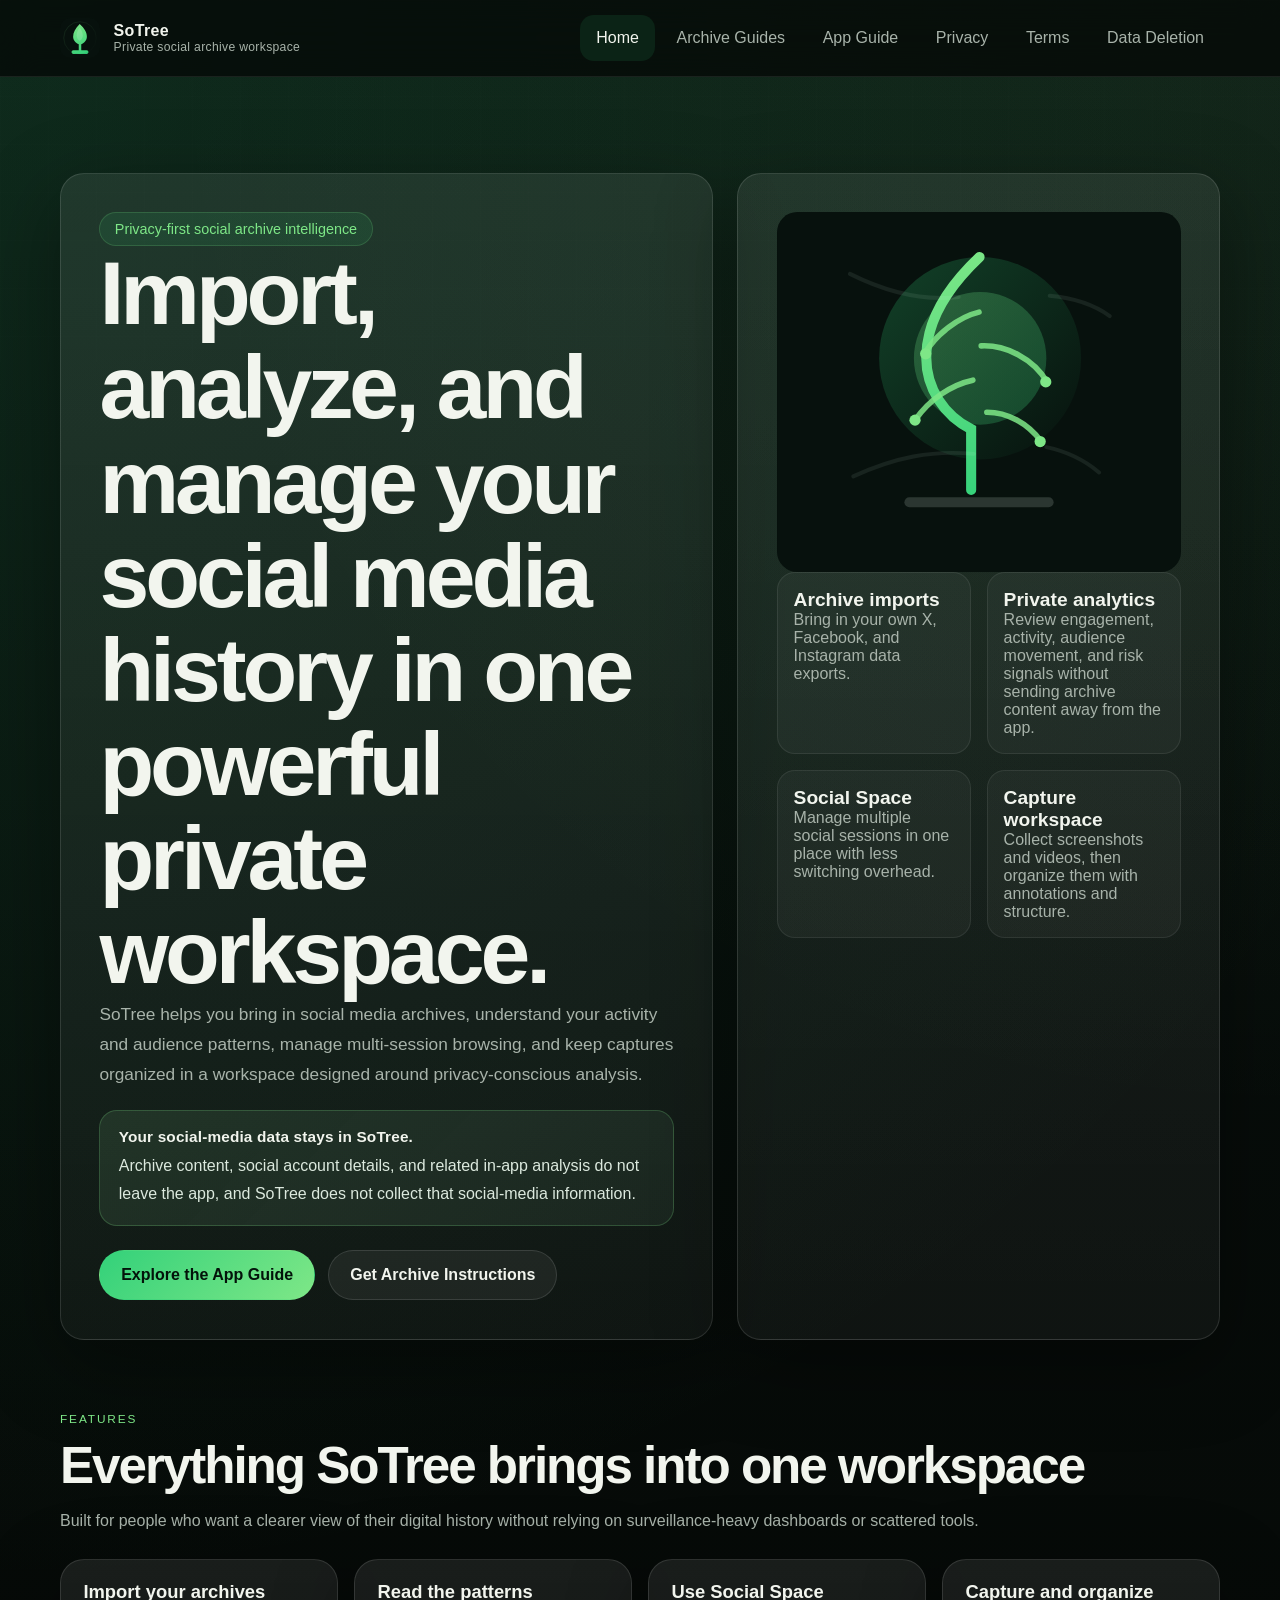
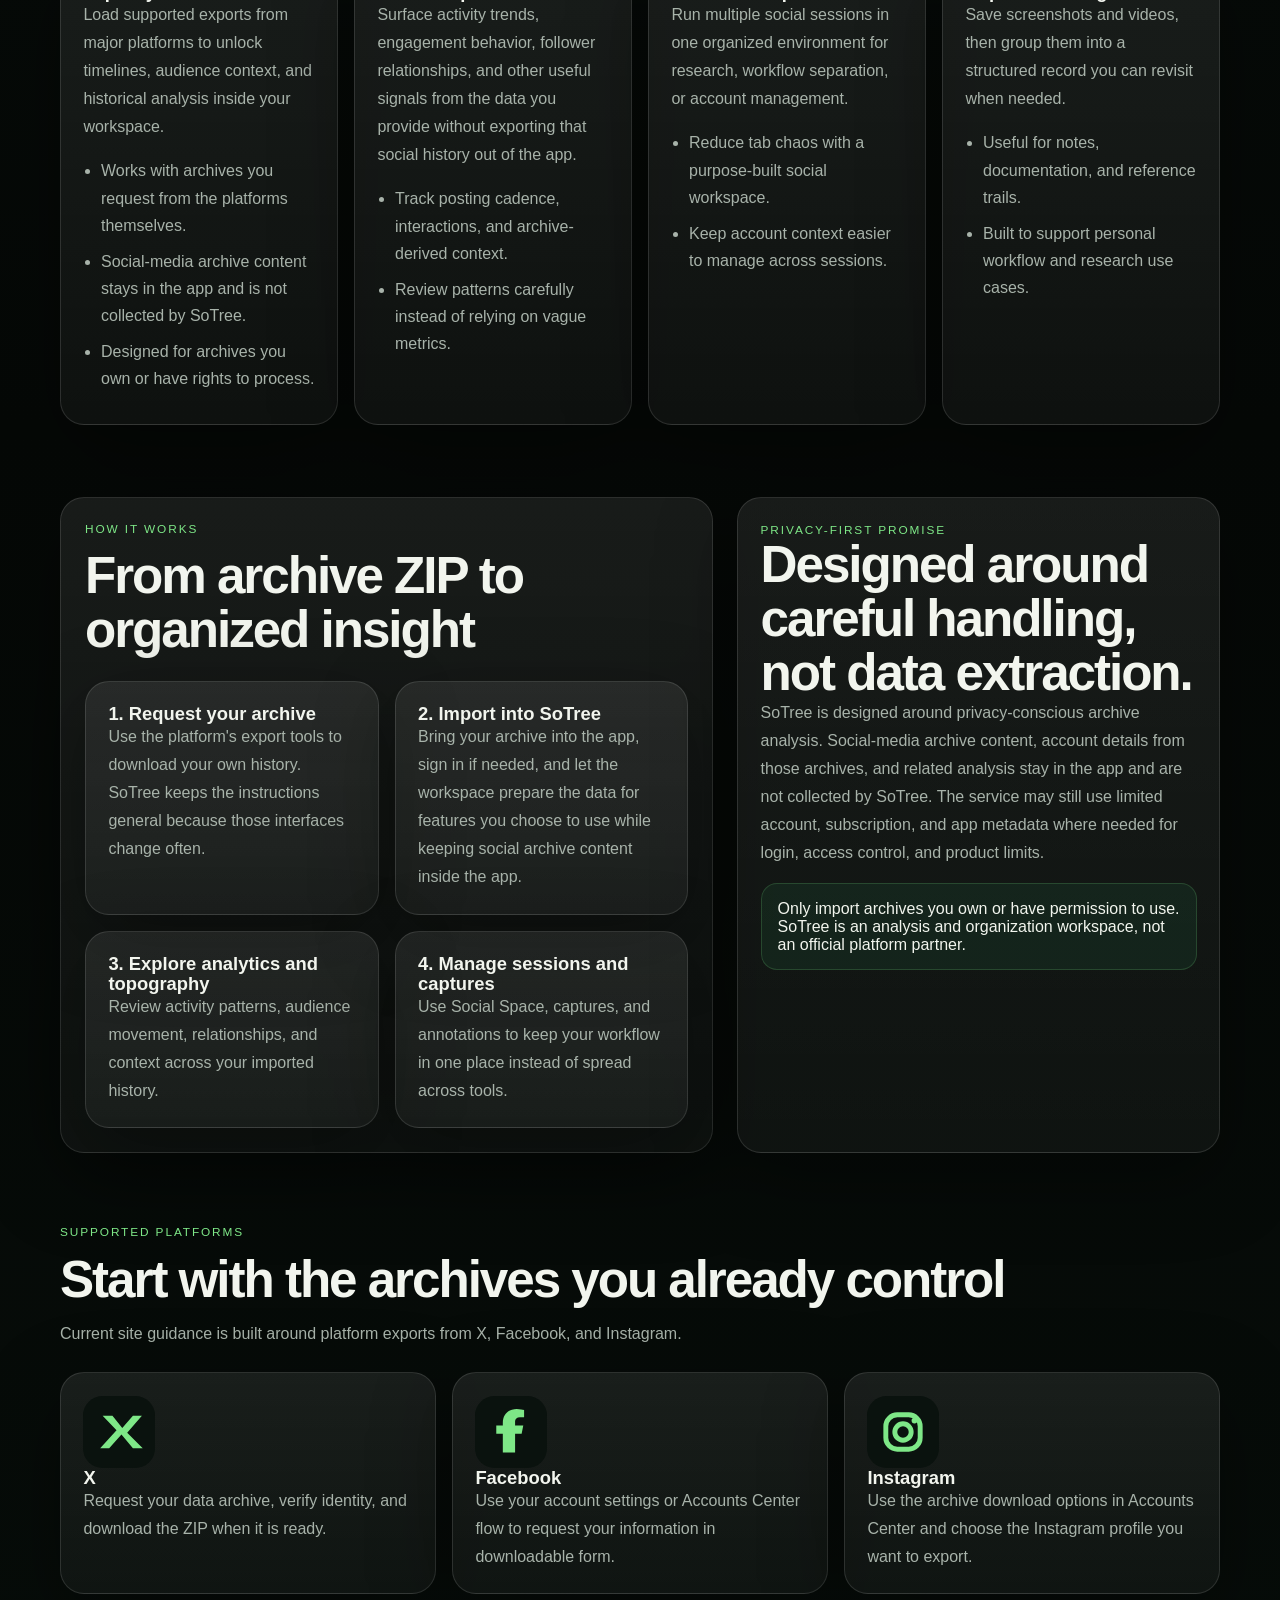
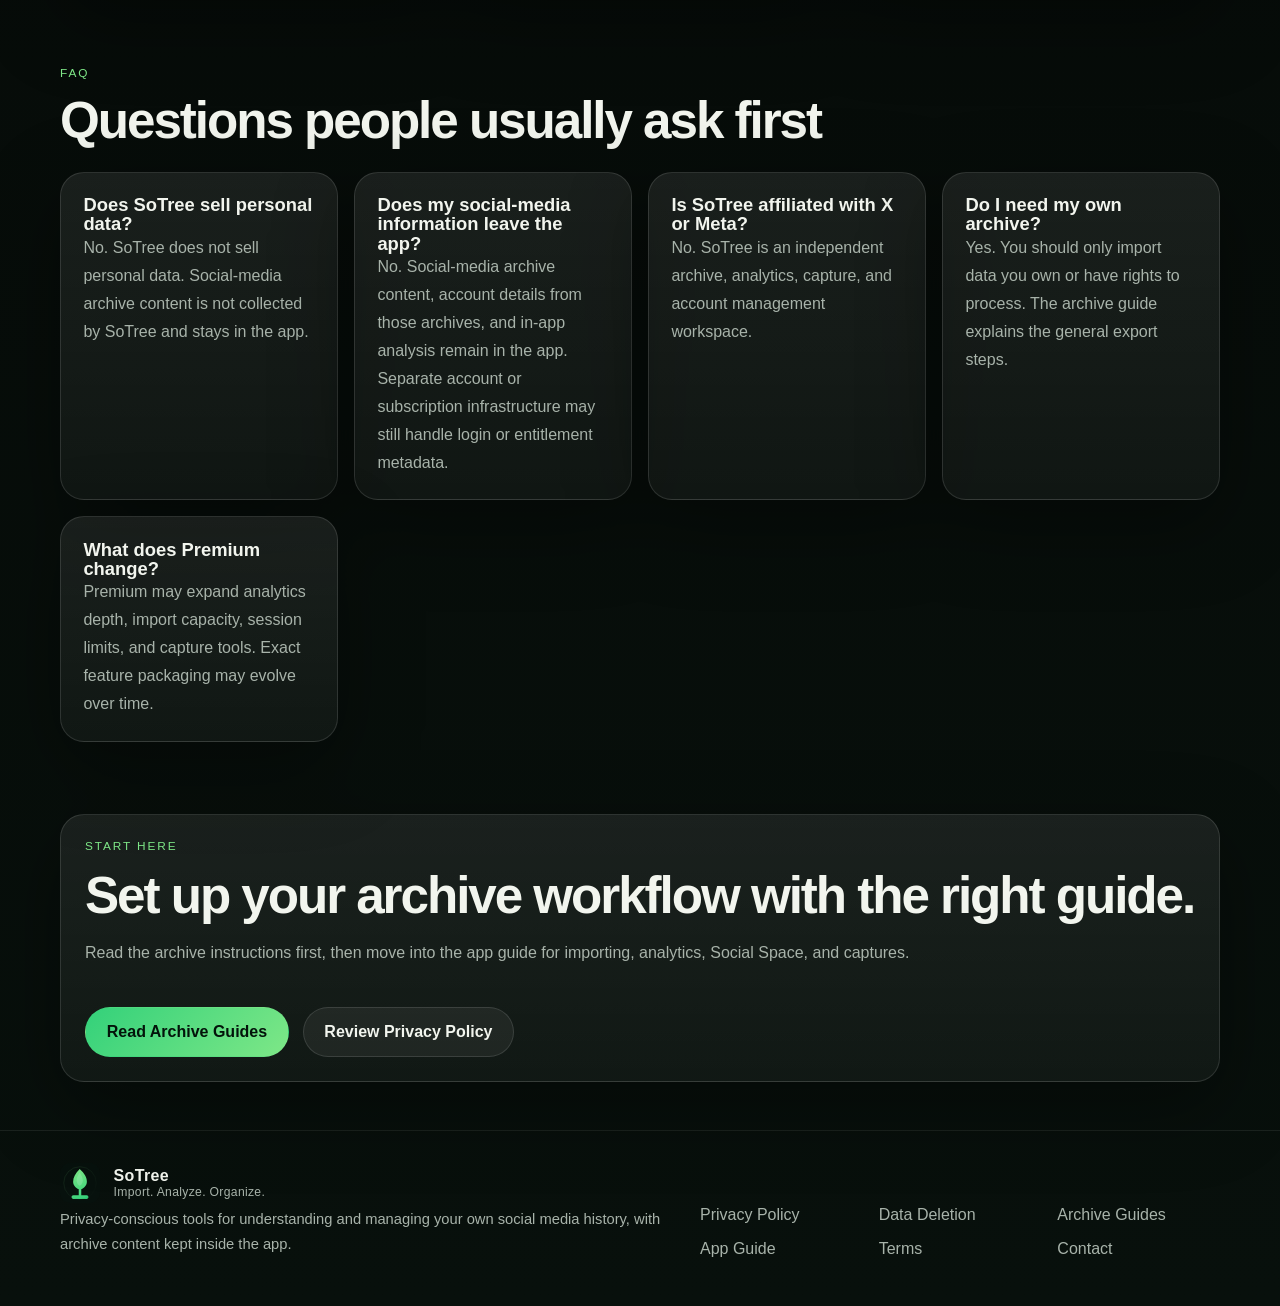
==== index.html @ a9891426 "WebSite created" ====
<!DOCTYPE html>
<html lang="en">
<head>
  <meta charset="UTF-8">
  <meta name="viewport" content="width=device-width, initial-scale=1.0">
  <title>SoTree | Private Social Media Archive Workspace</title>
  <meta name="description" content="Import, analyze, and manage your social media history in one powerful private workspace with SoTree.">
  <meta property="og:title" content="SoTree | Private Social Media Archive Workspace">
  <meta property="og:description" content="Social archive content stays in the app while SoTree provides privacy-conscious analysis, capture tools, and session management.">
  <link rel="icon" type="image/svg+xml" href="assets/img/favicon.svg">
  <link rel="stylesheet" href="assets/css/styles.css">
</head>
<body>
  <header class="site-header">
    <div class="container nav-shell">
      <a class="brand" href="index.html">
        <img src="assets/img/logo.svg" alt="SoTree logo">
        <span class="brand-mark">
          <span>SoTree</span>
          <span class="brand-tag">Private social archive workspace</span>
        </span>
      </a>
      <button class="nav-toggle" type="button" aria-label="Toggle navigation" aria-expanded="false" data-nav-toggle>
        <svg viewBox="0 0 24 24" fill="none" aria-hidden="true"><path d="M4 7h16M4 12h16M4 17h16" stroke="currentColor" stroke-linecap="round" stroke-width="1.8"/></svg>
      </button>
      <nav class="nav-links" aria-label="Primary navigation" data-nav-menu>
        <a href="index.html">Home</a>
        <a href="archive-guides.html">Archive Guides</a>
        <a href="app-guide.html">App Guide</a>
        <a href="privacy.html">Privacy</a>
        <a href="terms.html">Terms</a>
        <a href="data-deletion.html">Data Deletion</a>
      </nav>
    </div>
  </header>

  <main>
    <section class="hero">
      <div class="container hero-grid">
        <div class="hero-copy">
          <span class="eyebrow">Privacy-first social archive intelligence</span>
          <h1>Import, analyze, and manage your social media history in one powerful private workspace.</h1>
          <p class="lead">SoTree helps you bring in social media archives, understand your activity and audience patterns, manage multi-session browsing, and keep captures organized in a workspace designed around privacy-conscious analysis.</p>
          <div class="privacy-emphasis">
            <strong>Your social-media data stays in SoTree.</strong>
            <p>Archive content, social account details, and related in-app analysis do not leave the app, and SoTree does not collect that social-media information.</p>
          </div>
          <div class="hero-actions">
            <a class="button button-primary" href="app-guide.html">Explore the App Guide</a>
            <a class="button button-secondary" href="archive-guides.html">Get Archive Instructions</a>
          </div>
        </div>
        <div class="hero-visual panel">
          <img src="assets/img/hero-tree.svg" alt="Abstract digital tree showing branches, nodes, and archive networks">
          <div class="hero-stats">
            <div class="stat-chip">
              <strong>Archive imports</strong>
              <span class="muted">Bring in your own X, Facebook, and Instagram data exports.</span>
            </div>
            <div class="stat-chip">
              <strong>Private analytics</strong>
              <span class="muted">Review engagement, activity, audience movement, and risk signals without sending archive content away from the app.</span>
            </div>
            <div class="stat-chip">
              <strong>Social Space</strong>
              <span class="muted">Manage multiple social sessions in one place with less switching overhead.</span>
            </div>
            <div class="stat-chip">
              <strong>Capture workspace</strong>
              <span class="muted">Collect screenshots and videos, then organize them with annotations and structure.</span>
            </div>
          </div>
        </div>
      </div>
    </section>

    <section>
      <div class="container">
        <div class="section-head">
          <span class="kicker">Features</span>
          <h2>Everything SoTree brings into one workspace</h2>
          <p>Built for people who want a clearer view of their digital history without relying on surveillance-heavy dashboards or scattered tools.</p>
        </div>
        <div class="card-grid">
          <article class="feature-card">
            <h3>Import your archives</h3>
            <p>Load supported exports from major platforms to unlock timelines, audience context, and historical analysis inside your workspace.</p>
            <ul>
              <li>Works with archives you request from the platforms themselves.</li>
              <li>Social-media archive content stays in the app and is not collected by SoTree.</li>
              <li>Designed for archives you own or have rights to process.</li>
            </ul>
          </article>
          <article class="feature-card">
            <h3>Read the patterns</h3>
            <p>Surface activity trends, engagement behavior, follower relationships, and other useful signals from the data you provide without exporting that social history out of the app.</p>
            <ul>
              <li>Track posting cadence, interactions, and archive-derived context.</li>
              <li>Review patterns carefully instead of relying on vague metrics.</li>
            </ul>
          </article>
          <article class="feature-card">
            <h3>Use Social Space</h3>
            <p>Run multiple social sessions in one organized environment for research, workflow separation, or account management.</p>
            <ul>
              <li>Reduce tab chaos with a purpose-built social workspace.</li>
              <li>Keep account context easier to manage across sessions.</li>
            </ul>
          </article>
          <article class="feature-card">
            <h3>Capture and organize</h3>
            <p>Save screenshots and videos, then group them into a structured record you can revisit when needed.</p>
            <ul>
              <li>Useful for notes, documentation, and reference trails.</li>
              <li>Built to support personal workflow and research use cases.</li>
            </ul>
          </article>
        </div>
      </div>
    </section>

    <section>
      <div class="container split-grid">
        <div class="visual-panel panel">
          <div class="section-head">
            <span class="kicker">How It Works</span>
            <h2>From archive ZIP to organized insight</h2>
          </div>
          <div class="card-grid">
            <article class="step-card">
              <h3>1. Request your archive</h3>
              <p>Use the platform's export tools to download your own history. SoTree keeps the instructions general because those interfaces change often.</p>
            </article>
            <article class="step-card">
              <h3>2. Import into SoTree</h3>
              <p>Bring your archive into the app, sign in if needed, and let the workspace prepare the data for features you choose to use while keeping social archive content inside the app.</p>
            </article>
            <article class="step-card">
              <h3>3. Explore analytics and topography</h3>
              <p>Review activity patterns, audience movement, relationships, and context across your imported history.</p>
            </article>
            <article class="step-card">
              <h3>4. Manage sessions and captures</h3>
              <p>Use Social Space, captures, and annotations to keep your workflow in one place instead of spread across tools.</p>
            </article>
          </div>
        </div>
        <div class="policy-card">
          <span class="kicker">Privacy-First Promise</span>
          <h2>Designed around careful handling, not data extraction.</h2>
          <p>SoTree is designed around privacy-conscious archive analysis. Social-media archive content, account details from those archives, and related analysis stay in the app and are not collected by SoTree. The service may still use limited account, subscription, and app metadata where needed for login, access control, and product limits.</p>
          <div class="inline-note">Only import archives you own or have permission to use. SoTree is an analysis and organization workspace, not an official platform partner.</div>
        </div>
      </div>
    </section>

    <section>
      <div class="container">
        <div class="section-head">
          <span class="kicker">Supported Platforms</span>
          <h2>Start with the archives you already control</h2>
          <p>Current site guidance is built around platform exports from X, Facebook, and Instagram.</p>
        </div>
        <div class="platform-grid">
          <article class="platform-card">
            <img src="assets/img/platform-x.svg" alt="X platform icon" width="72" height="72">
            <h3>X</h3>
            <p>Request your data archive, verify identity, and download the ZIP when it is ready.</p>
          </article>
          <article class="platform-card">
            <img src="assets/img/platform-facebook.svg" alt="Facebook platform icon" width="72" height="72">
            <h3>Facebook</h3>
            <p>Use your account settings or Accounts Center flow to request your information in downloadable form.</p>
          </article>
          <article class="platform-card">
            <img src="assets/img/platform-instagram.svg" alt="Instagram platform icon" width="72" height="72">
            <h3>Instagram</h3>
            <p>Use the archive download options in Accounts Center and choose the Instagram profile you want to export.</p>
          </article>
        </div>
      </div>
    </section>

    <section>
      <div class="container">
        <div class="section-head">
          <span class="kicker">FAQ</span>
          <h2>Questions people usually ask first</h2>
        </div>
        <div class="faq-grid">
          <article class="faq-item">
            <h3>Does SoTree sell personal data?</h3>
            <p>No. SoTree does not sell personal data. Social-media archive content is not collected by SoTree and stays in the app.</p>
          </article>
          <article class="faq-item">
            <h3>Does my social-media information leave the app?</h3>
            <p>No. Social-media archive content, account details from those archives, and in-app analysis remain in the app. Separate account or subscription infrastructure may still handle login or entitlement metadata.</p>
          </article>
          <article class="faq-item">
            <h3>Is SoTree affiliated with X or Meta?</h3>
            <p>No. SoTree is an independent archive, analytics, capture, and account management workspace.</p>
          </article>
          <article class="faq-item">
            <h3>Do I need my own archive?</h3>
            <p>Yes. You should only import data you own or have rights to process. The archive guide explains the general export steps.</p>
          </article>
          <article class="faq-item">
            <h3>What does Premium change?</h3>
            <p>Premium may expand analytics depth, import capacity, session limits, and capture tools. Exact feature packaging may evolve over time.</p>
          </article>
        </div>
      </div>
    </section>

    <section>
      <div class="container cta-band panel">
        <span class="kicker">Start Here</span>
        <h2>Set up your archive workflow with the right guide.</h2>
        <p>Read the archive instructions first, then move into the app guide for importing, analytics, Social Space, and captures.</p>
        <div class="hero-actions">
          <a class="button button-primary" href="archive-guides.html">Read Archive Guides</a>
          <a class="button button-secondary" href="privacy.html">Review Privacy Policy</a>
        </div>
      </div>
    </section>
  </main>

  <footer class="site-footer">
    <div class="container footer-grid">
      <div>
        <a class="brand" href="index.html">
          <img src="assets/img/logo.svg" alt="SoTree logo">
          <span class="brand-mark">
            <span>SoTree</span>
            <span class="brand-tag">Import. Analyze. Organize.</span>
          </span>
        </a>
        <p class="footer-note">Privacy-conscious tools for understanding and managing your own social media history, with archive content kept inside the app.</p>
      </div>
      <div class="footer-links">
        <a href="privacy.html">Privacy Policy</a>
        <a href="data-deletion.html">Data Deletion</a>
        <a href="archive-guides.html">Archive Guides</a>
        <a href="app-guide.html">App Guide</a>
        <a href="terms.html">Terms</a>
        <a href="mailto:alaka.softwares@gmail.com">Contact</a>
      </div>
    </div>
  </footer>
  <script src="assets/js/main.js"></script>
</body>
</html>
---- assets/css/styles.css ----
:root {
  --bg: #050806;
  --bg-soft: #07110d;
  --panel: rgba(255, 255, 255, 0.06);
  --panel-strong: rgba(255, 255, 255, 0.09);
  --border: rgba(255, 255, 255, 0.12);
  --text: #f2f5ee;
  --muted: #a8b3aa;
  --primary: #33d17a;
  --accent: #7ee787;
  --shadow: 0 24px 80px rgba(0, 0, 0, 0.38);
  --radius: 24px;
  --radius-sm: 16px;
  --content: 1160px;
}

* {
  box-sizing: border-box;
}

html {
  scroll-behavior: smooth;
}

body {
  margin: 0;
  font-family: -apple-system, BlinkMacSystemFont, "Segoe UI", sans-serif;
  background:
    radial-gradient(circle at top left, rgba(51, 209, 122, 0.14), transparent 34%),
    radial-gradient(circle at top right, rgba(126, 231, 135, 0.08), transparent 24%),
    linear-gradient(180deg, #09110e 0%, #050806 45%, #08100c 100%);
  color: var(--text);
  min-height: 100vh;
}

body::before {
  content: "";
  position: fixed;
  inset: 0;
  background-image:
    linear-gradient(rgba(255, 255, 255, 0.02) 1px, transparent 1px),
    linear-gradient(90deg, rgba(255, 255, 255, 0.02) 1px, transparent 1px);
  background-size: 48px 48px;
  mask-image: linear-gradient(180deg, rgba(0, 0, 0, 0.5), transparent);
  pointer-events: none;
}

a {
  color: var(--accent);
  text-decoration: none;
}

a:hover {
  color: var(--text);
}

img {
  max-width: 100%;
  display: block;
}

.container {
  width: min(calc(100% - 2rem), var(--content));
  margin: 0 auto;
}

.site-header {
  position: sticky;
  top: 0;
  z-index: 20;
  backdrop-filter: blur(18px);
  background: rgba(5, 8, 6, 0.74);
  border-bottom: 1px solid rgba(255, 255, 255, 0.08);
}

.nav-shell {
  display: flex;
  align-items: center;
  justify-content: space-between;
  gap: 1rem;
  min-height: 76px;
}

.brand {
  display: inline-flex;
  align-items: center;
  gap: 0.85rem;
  color: var(--text);
  font-weight: 700;
  letter-spacing: 0.02em;
}

.brand img {
  width: 40px;
  height: 40px;
}

.brand-mark {
  display: flex;
  flex-direction: column;
}

.brand-tag {
  color: var(--muted);
  font-size: 0.76rem;
  font-weight: 500;
}

.nav-toggle {
  border: 1px solid var(--border);
  background: var(--panel);
  color: var(--text);
  border-radius: 12px;
  padding: 0.65rem;
  display: inline-flex;
  align-items: center;
  justify-content: center;
}

.nav-toggle svg {
  width: 22px;
  height: 22px;
}

.nav-links {
  position: absolute;
  left: 1rem;
  right: 1rem;
  top: calc(100% + 0.75rem);
  display: none;
  flex-direction: column;
  gap: 0.35rem;
  padding: 1rem;
  background: rgba(7, 17, 13, 0.94);
  border: 1px solid var(--border);
  border-radius: 20px;
  box-shadow: var(--shadow);
}

.nav-links.is-open {
  display: flex;
}

.nav-links a {
  color: var(--muted);
  padding: 0.85rem 1rem;
  border-radius: 14px;
}

.nav-links a[aria-current="page"],
.nav-links a:hover {
  background: rgba(51, 209, 122, 0.1);
  color: var(--text);
}

main {
  position: relative;
  z-index: 1;
}

.hero {
  padding: 5rem 0 3rem;
}

.hero-grid,
.split-grid {
  display: grid;
  gap: 1.5rem;
}

.eyebrow {
  display: inline-flex;
  align-items: center;
  gap: 0.5rem;
  padding: 0.5rem 0.9rem;
  border-radius: 999px;
  background: rgba(51, 209, 122, 0.1);
  border: 1px solid rgba(126, 231, 135, 0.18);
  color: var(--accent);
  font-size: 0.9rem;
}

h1,
h2,
h3 {
  margin: 0;
  line-height: 1.05;
}

h1 {
  font-size: clamp(2.8rem, 9vw, 5.6rem);
  letter-spacing: -0.045em;
}

h2 {
  font-size: clamp(2rem, 5vw, 3.2rem);
  letter-spacing: -0.04em;
}

h3 {
  font-size: 1.15rem;
}

p {
  margin: 0;
  color: var(--muted);
  line-height: 1.75;
}

.lead {
  font-size: 1.08rem;
  max-width: 60ch;
}

.hero-copy,
.panel,
.feature-card,
.faq-item,
.platform-card,
.step-card,
.policy-card {
  background: linear-gradient(180deg, rgba(255, 255, 255, 0.08), rgba(255, 255, 255, 0.04));
  border: 1px solid var(--border);
  border-radius: var(--radius);
  box-shadow: var(--shadow);
}

.hero-copy {
  padding: 2rem;
}

.hero-actions {
  display: flex;
  flex-wrap: wrap;
  gap: 0.85rem;
  margin-top: 1.5rem;
}

.button,
button.button-link {
  display: inline-flex;
  align-items: center;
  justify-content: center;
  gap: 0.5rem;
  min-height: 50px;
  padding: 0.9rem 1.3rem;
  border-radius: 999px;
  font-weight: 700;
  border: 1px solid transparent;
}

.button-primary {
  color: #03130a;
  background: linear-gradient(135deg, var(--primary), var(--accent));
}

.button-secondary {
  color: var(--text);
  background: var(--panel);
  border-color: var(--border);
}

.hero-visual,
.visual-panel {
  padding: 1.5rem;
}

.hero-stats,
.card-grid,
.faq-grid,
.platform-grid,
.footer-links,
.support-list {
  display: grid;
  gap: 1rem;
}

.stat-chip {
  padding: 1rem;
  border-radius: 18px;
  background: rgba(255, 255, 255, 0.04);
  border: 1px solid rgba(255, 255, 255, 0.08);
}

.stat-chip strong {
  display: block;
  color: var(--text);
  font-size: 1.2rem;
}

section {
  padding: 1.5rem 0 3rem;
}

.section-head {
  display: grid;
  gap: 0.85rem;
  margin-bottom: 1.5rem;
}

.card-grid,
.platform-grid,
.faq-grid {
  grid-template-columns: repeat(auto-fit, minmax(250px, 1fr));
}

.feature-card,
.platform-card,
.faq-item,
.step-card,
.policy-card {
  padding: 1.4rem;
}

.feature-card ul,
.faq-item ul,
.policy-card ul,
.support-list,
.step-card ol {
  margin: 1rem 0 0;
  padding-left: 1.1rem;
  color: var(--muted);
  line-height: 1.7;
}

.feature-card li,
.faq-item li,
.policy-card li,
.support-list li,
.step-card li {
  margin-bottom: 0.55rem;
}

.inline-note {
  margin-top: 1rem;
  padding: 0.95rem 1rem;
  border-radius: 16px;
  border: 1px solid rgba(126, 231, 135, 0.18);
  background: rgba(51, 209, 122, 0.08);
  color: var(--text);
}

.privacy-emphasis {
  margin-top: 1.25rem;
  padding: 1.1rem 1.15rem;
  border-radius: 18px;
  border: 1px solid rgba(126, 231, 135, 0.22);
  background:
    linear-gradient(135deg, rgba(126, 231, 135, 0.08), rgba(51, 209, 122, 0.03)),
    rgba(255, 255, 255, 0.03);
}

.privacy-emphasis strong {
  display: block;
  margin-bottom: 0.35rem;
  color: var(--text);
  font-size: 0.96rem;
  letter-spacing: 0.01em;
}

.privacy-emphasis p {
  color: #dce9de;
}

.cta-band {
  padding: 1.5rem;
  display: grid;
  gap: 1rem;
}

.policy-layout {
  display: grid;
  gap: 1.25rem;
}

.page-hero {
  padding: 4rem 0 2rem;
}

.kicker {
  color: var(--accent);
  text-transform: uppercase;
  letter-spacing: 0.16em;
  font-size: 0.74rem;
}

.site-footer {
  padding: 2rem 0 3rem;
  border-top: 1px solid rgba(255, 255, 255, 0.08);
}

.footer-grid {
  display: grid;
  gap: 1rem;
}

.footer-links {
  grid-template-columns: repeat(auto-fit, minmax(140px, 1fr));
}

.footer-links a {
  color: var(--muted);
}

.footer-note {
  font-size: 0.92rem;
}

.muted {
  color: var(--muted);
}

.sr-only {
  position: absolute;
  width: 1px;
  height: 1px;
  padding: 0;
  margin: -1px;
  overflow: hidden;
  clip: rect(0, 0, 0, 0);
  white-space: nowrap;
  border: 0;
}

@media (min-width: 760px) {
  .nav-toggle {
    display: none;
  }

  .nav-links {
    position: static;
    display: flex;
    flex-direction: row;
    align-items: center;
    justify-content: flex-end;
    background: transparent;
    border: 0;
    box-shadow: none;
    padding: 0;
    left: auto;
    right: auto;
    top: auto;
  }

  .hero-grid,
  .split-grid {
    grid-template-columns: 1.15fr 0.85fr;
    align-items: stretch;
  }

  .hero {
    padding-top: 6rem;
  }

  .hero-copy,
  .hero-visual {
    padding: 2.4rem;
  }

  .hero-stats {
    grid-template-columns: repeat(2, 1fr);
  }

  .footer-grid {
    grid-template-columns: 1.2fr 1fr;
    align-items: end;
  }

  .policy-layout {
    grid-template-columns: 1.1fr 0.9fr;
    align-items: start;
  }
}
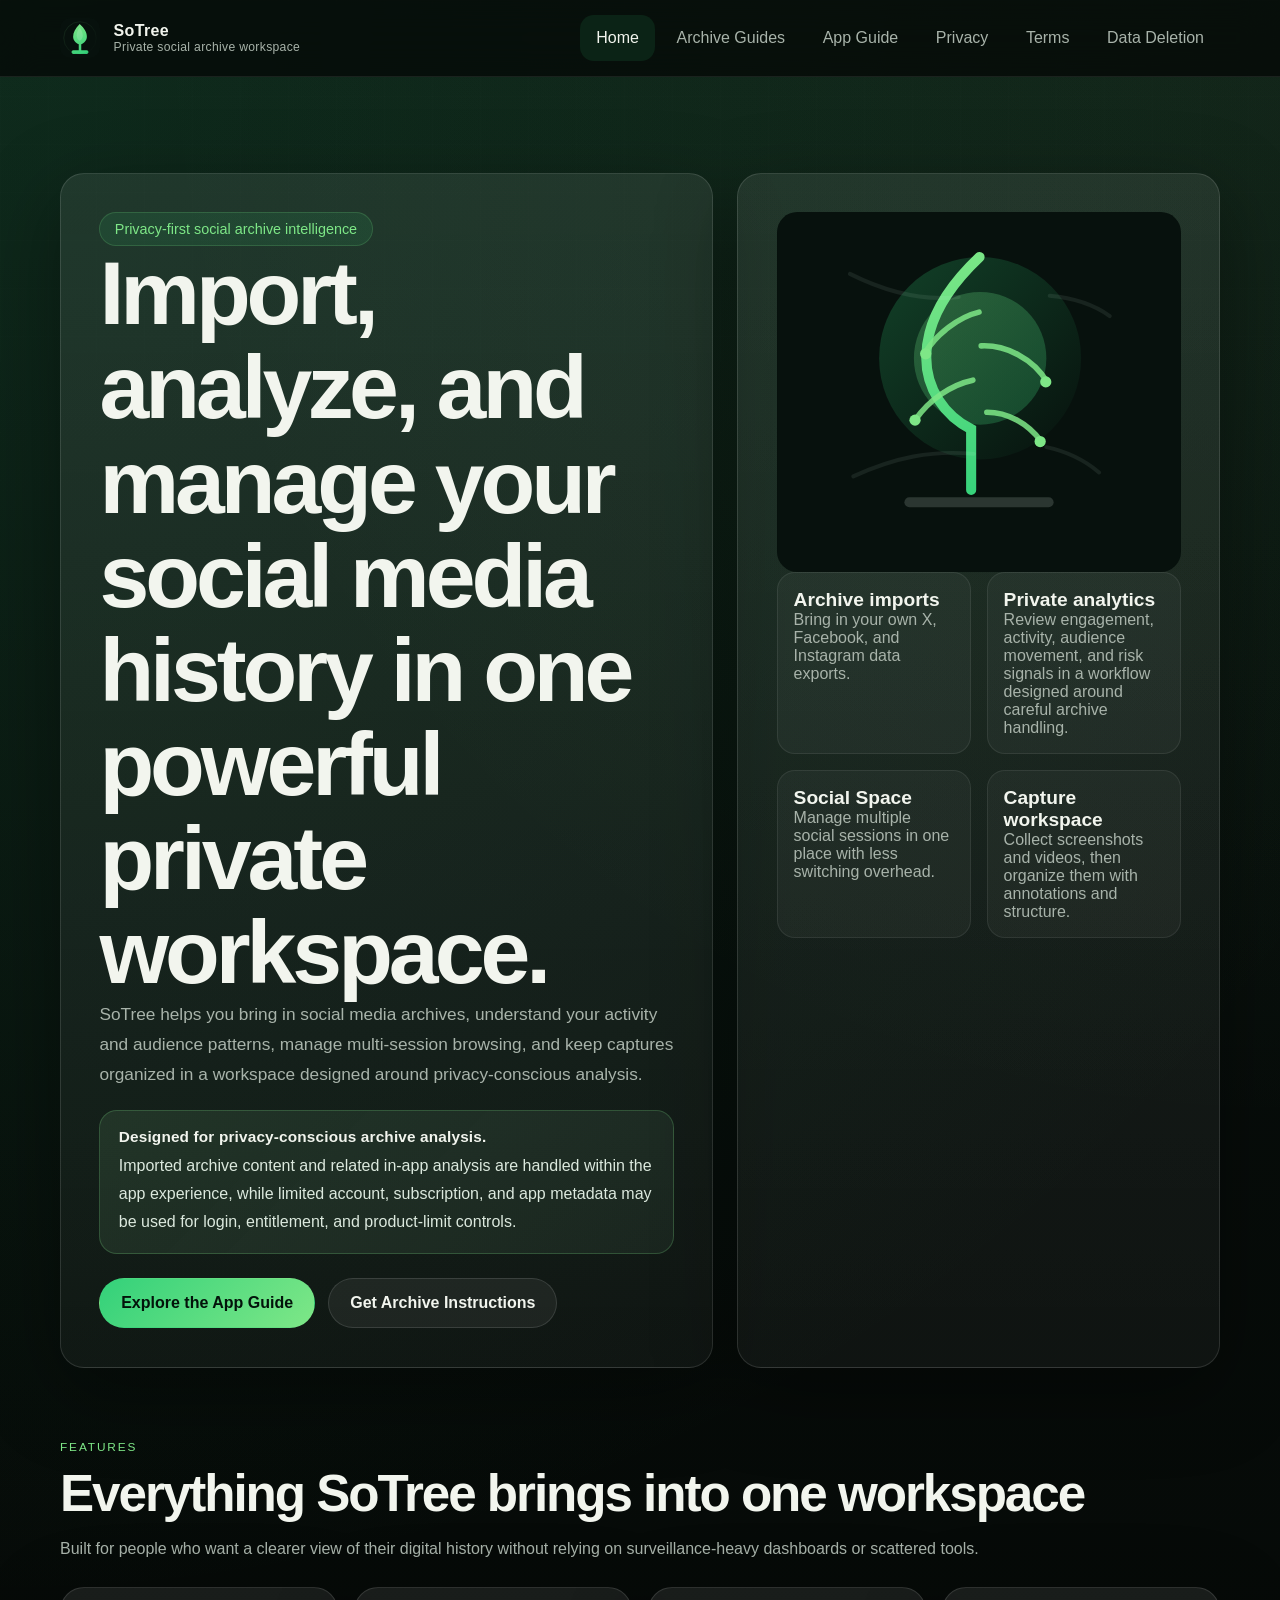
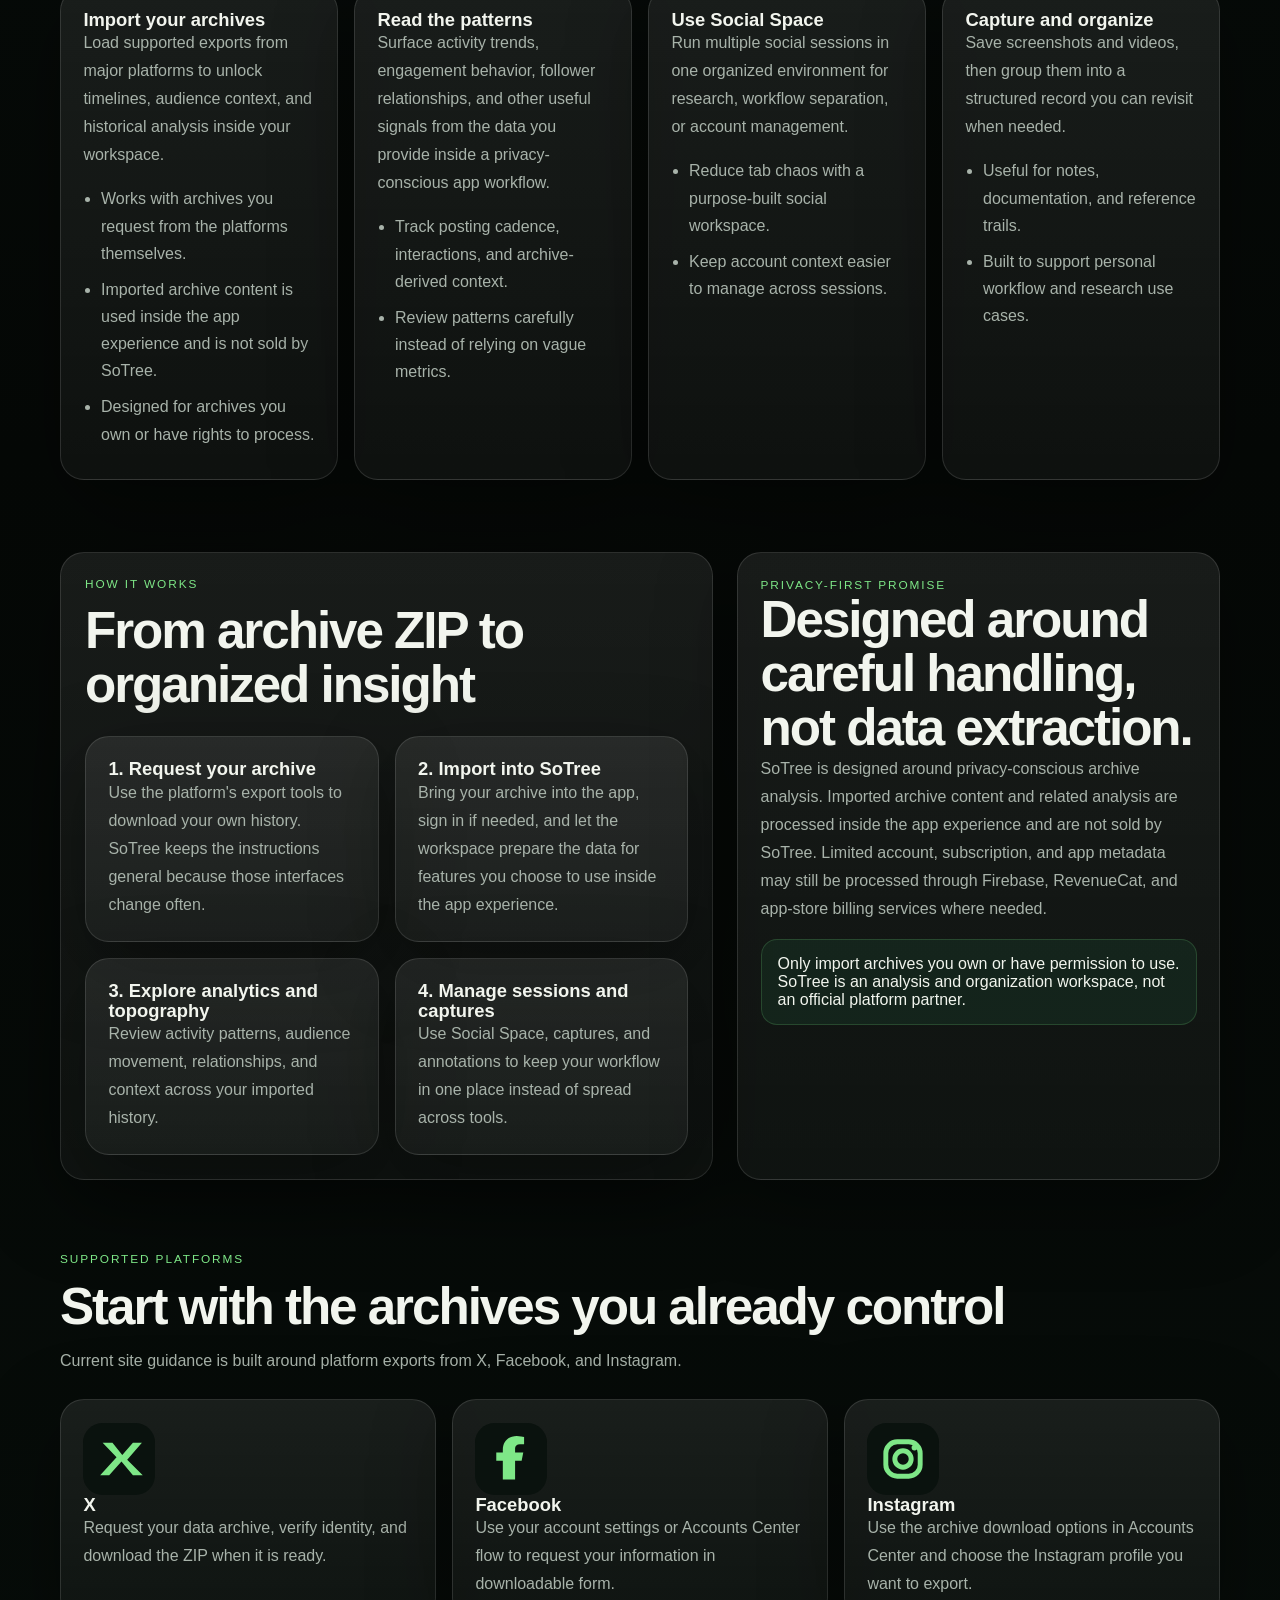
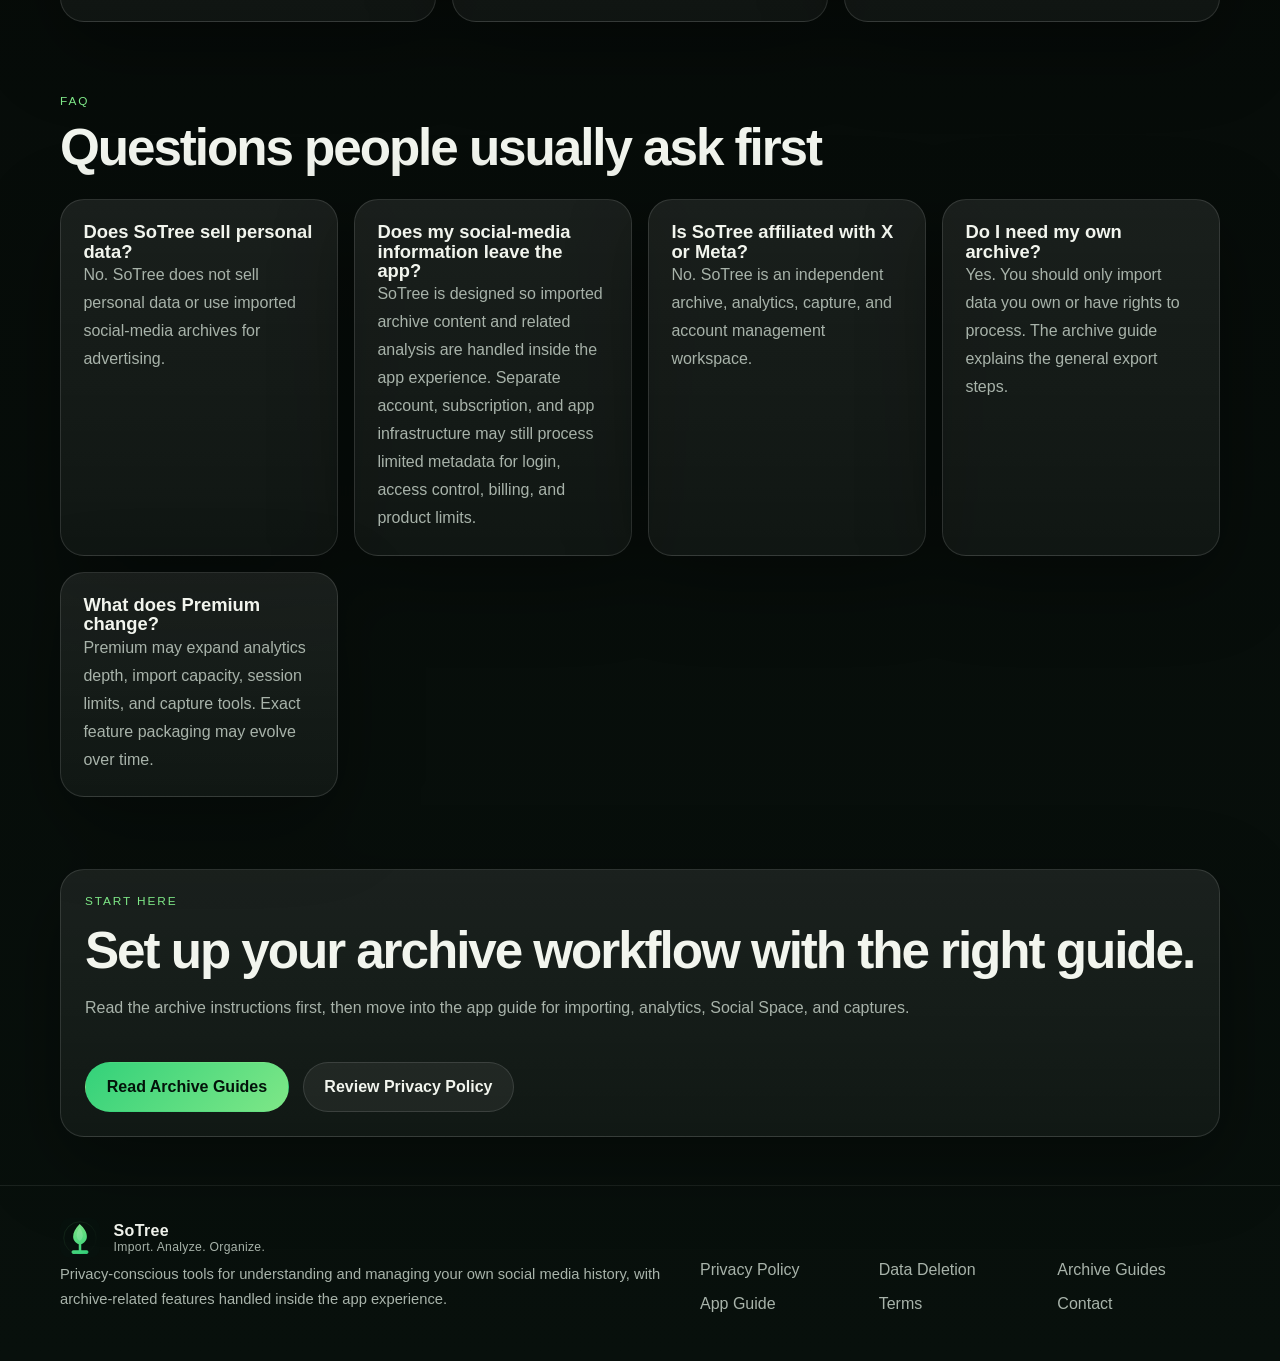
==== commit 15050934: "privacy changes" ====
--- a/index.html
+++ b/index.html
@@ -3,10 +3,10 @@
 <head>
   <meta charset="UTF-8">
   <meta name="viewport" content="width=device-width, initial-scale=1.0">
-  <title>SoTree | Private Social Media Archive Workspace</title>
-  <meta name="description" content="Import, analyze, and manage your social media history in one powerful private workspace with SoTree.">
-  <meta property="og:title" content="SoTree | Private Social Media Archive Workspace">
-  <meta property="og:description" content="Social archive content stays in the app while SoTree provides privacy-conscious analysis, capture tools, and session management.">
+  <title>SoTree | Privacy-Conscious Social Archive Workspace</title>
+  <meta name="description" content="Import, analyze, and manage your social media history in a privacy-conscious workspace with SoTree.">
+  <meta property="og:title" content="SoTree | Privacy-Conscious Social Archive Workspace">
+  <meta property="og:description" content="SoTree is designed for privacy-conscious archive analysis, with archive handling inside the app experience and limited account metadata for access controls.">
   <link rel="icon" type="image/svg+xml" href="assets/img/favicon.svg">
   <link rel="stylesheet" href="assets/css/styles.css">
 </head>
@@ -42,8 +42,8 @@
           <h1>Import, analyze, and manage your social media history in one powerful private workspace.</h1>
           <p class="lead">SoTree helps you bring in social media archives, understand your activity and audience patterns, manage multi-session browsing, and keep captures organized in a workspace designed around privacy-conscious analysis.</p>
           <div class="privacy-emphasis">
-            <strong>Your social-media data stays in SoTree.</strong>
-            <p>Archive content, social account details, and related in-app analysis do not leave the app, and SoTree does not collect that social-media information.</p>
+            <strong>Designed for privacy-conscious archive analysis.</strong>
+            <p>Imported archive content and related in-app analysis are handled within the app experience, while limited account, subscription, and app metadata may be used for login, entitlement, and product-limit controls.</p>
           </div>
           <div class="hero-actions">
             <a class="button button-primary" href="app-guide.html">Explore the App Guide</a>
@@ -59,7 +59,7 @@
             </div>
             <div class="stat-chip">
               <strong>Private analytics</strong>
-              <span class="muted">Review engagement, activity, audience movement, and risk signals without sending archive content away from the app.</span>
+              <span class="muted">Review engagement, activity, audience movement, and risk signals in a workflow designed around careful archive handling.</span>
             </div>
             <div class="stat-chip">
               <strong>Social Space</strong>
@@ -87,13 +87,13 @@
             <p>Load supported exports from major platforms to unlock timelines, audience context, and historical analysis inside your workspace.</p>
             <ul>
               <li>Works with archives you request from the platforms themselves.</li>
-              <li>Social-media archive content stays in the app and is not collected by SoTree.</li>
+              <li>Imported archive content is used inside the app experience and is not sold by SoTree.</li>
               <li>Designed for archives you own or have rights to process.</li>
             </ul>
           </article>
           <article class="feature-card">
             <h3>Read the patterns</h3>
-            <p>Surface activity trends, engagement behavior, follower relationships, and other useful signals from the data you provide without exporting that social history out of the app.</p>
+            <p>Surface activity trends, engagement behavior, follower relationships, and other useful signals from the data you provide inside a privacy-conscious app workflow.</p>
             <ul>
               <li>Track posting cadence, interactions, and archive-derived context.</li>
               <li>Review patterns carefully instead of relying on vague metrics.</li>
@@ -133,7 +133,7 @@
             </article>
             <article class="step-card">
               <h3>2. Import into SoTree</h3>
-              <p>Bring your archive into the app, sign in if needed, and let the workspace prepare the data for features you choose to use while keeping social archive content inside the app.</p>
+              <p>Bring your archive into the app, sign in if needed, and let the workspace prepare the data for features you choose to use inside the app experience.</p>
             </article>
             <article class="step-card">
               <h3>3. Explore analytics and topography</h3>
@@ -148,7 +148,7 @@
         <div class="policy-card">
           <span class="kicker">Privacy-First Promise</span>
           <h2>Designed around careful handling, not data extraction.</h2>
-          <p>SoTree is designed around privacy-conscious archive analysis. Social-media archive content, account details from those archives, and related analysis stay in the app and are not collected by SoTree. The service may still use limited account, subscription, and app metadata where needed for login, access control, and product limits.</p>
+          <p>SoTree is designed around privacy-conscious archive analysis. Imported archive content and related analysis are processed inside the app experience and are not sold by SoTree. Limited account, subscription, and app metadata may still be processed through Firebase, RevenueCat, and app-store billing services where needed.</p>
           <div class="inline-note">Only import archives you own or have permission to use. SoTree is an analysis and organization workspace, not an official platform partner.</div>
         </div>
       </div>
@@ -190,11 +190,11 @@
         <div class="faq-grid">
           <article class="faq-item">
             <h3>Does SoTree sell personal data?</h3>
-            <p>No. SoTree does not sell personal data. Social-media archive content is not collected by SoTree and stays in the app.</p>
+            <p>No. SoTree does not sell personal data or use imported social-media archives for advertising.</p>
           </article>
           <article class="faq-item">
             <h3>Does my social-media information leave the app?</h3>
-            <p>No. Social-media archive content, account details from those archives, and in-app analysis remain in the app. Separate account or subscription infrastructure may still handle login or entitlement metadata.</p>
+            <p>SoTree is designed so imported archive content and related analysis are handled inside the app experience. Separate account, subscription, and app infrastructure may still process limited metadata for login, access control, billing, and product limits.</p>
           </article>
           <article class="faq-item">
             <h3>Is SoTree affiliated with X or Meta?</h3>
@@ -235,7 +235,7 @@
             <span class="brand-tag">Import. Analyze. Organize.</span>
           </span>
         </a>
-        <p class="footer-note">Privacy-conscious tools for understanding and managing your own social media history, with archive content kept inside the app.</p>
+        <p class="footer-note">Privacy-conscious tools for understanding and managing your own social media history, with archive-related features handled inside the app experience.</p>
       </div>
       <div class="footer-links">
         <a href="privacy.html">Privacy Policy</a>
